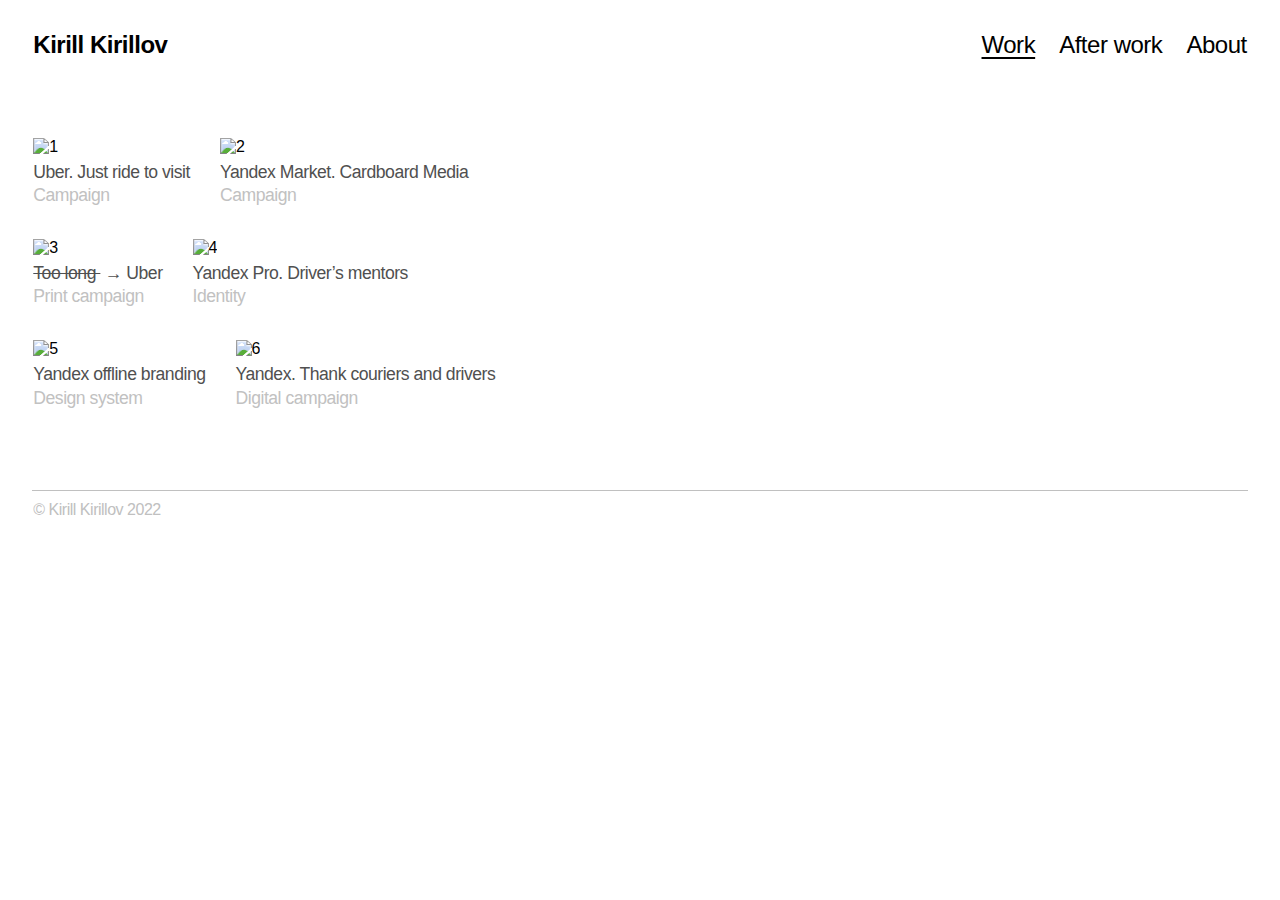
==== index.html @ a47ec4f5 "First project added" ====
<!DOCTYPE html>
<head>
    <meta charset="UTF-8">
    <meta name="viewport" content="width=device-width, initial-scale=1.0">
    <title>kirill.works</title>
    <link rel="stylesheet" href="./style.css">


</head>

<html>
<!--menu-->  
  <div class="menu">  
    <div class="logo">
      <h6>Kirill Kirillov</h6>
    </div>
    <ul class="list">
      <li class="work"><a href="./index.html" id="work">Work</a></li>
      <li class="after-work"><a href="./after-work.html">After work</a></li>
      <li class="about"><a href="./about.html">About</a></li>
    </ul>
  </div>

<!--content-->
<body>
<!--firts line-->
  <div class="first-line">
    <div class="project-1">
      <img src="./img/1.png" alt="1">
      <h5>Uber. Just ride to visit<br> <span class="work-type">Campaign</span></h5>
     </div>
     <div class="project-2">
       <img src="./img/2.png" alt="2">
       <h5>Yandex Market. Cardboard Media<br> <span class="work-type">Campaign</span></h5>
     </div>  
</div>
<!--second line-->
<div class="first-line">
  <div class="project-1">
    <img src="./img/3.png" alt="3">
    <h5><s>Too long </s> &nbsp;&#8594; Uber<br> <span class="work-type">Print campaign</span></h5>
   </div>
   <div class="project-2">
     <img src="./img/4.png" alt="4">
     <h5>Yandex Pro. Driver’s mentors<br> <span class="work-type">Identity</span></h5>
</div>
</div>
<!--third line-->
<div class="first-line">
  <div class="project-1">
    <img src="./img/5.png" alt="5">
    <h5>Yandex offline branding<br> <span class="work-type">Design system</span></h5>
   </div>
   <div class="project-2">
    <a href="./thank-you.html" class="card-link">
     <img src="./img/6.png" alt="6">
     <h5>Yandex. Thank couriers and&nbsp;drivers<br> <span class="work-type">Digital campaign</span></h5>
    </a>
    </div>
</div>
</body>
<hr color="#C0C0C0" size="0.05rem" width="96%"/>
<footer>
  <div class="footer">
    <h4>© Kirill Kirillov 2022</h4>
  </div>
</footer>
</html>
---- style.css ----
@import url('https://rsms.me/inter/inter.css');
html { font-family: 'Inter', sans-serif; }

html {
  font-size: 16px;
  font-family: Inter, sans-serif;
}
/*menu*/ 
.menu {
  display: flex;
  width: 96%;
  margin: 32px auto 80px auto;
}
.logo {
  display: flex;
  flex-flow: row;
  width: auto;
  height: auto;
}
.list {
  display: flex;
  flex-grow: 3;
  width: auto;
  height: auto;
  justify-content: flex-end;
  margin: auto;
}
.work, .after-work {
  margin-right: 1.5rem;
}
h6 {
  font-size: 1.5rem;
  line-height: 1.6rem;
  font-weight: 600;
  margin: auto;
  letter-spacing: -0.03rem;
}
li {
  font-size: 1.5rem;
  line-height: 1.6rem;
  font-weight: 400;
  list-style-type: none;
  letter-spacing: -0.03rem;
}
#work {
  text-decoration: underline;
  color: black;
  text-underline-offset: 0.25rem;
  font-weight: 500;
}
a {
  color: black;
  text-decoration: none;
  font-weight: 400;
}
a:hover {
  color: #9B9B9B;
}

/*first line*/
.first-line {
  display: flex;
  width: 96%;
  position: relative;
  margin: 2.5vw auto;
}
@media screen and (max-width: 1440px) {
  .project-1 img, .project-2 img {
    position: relative;
    height: 456px;
    object-fit:cover;
    margin-bottom: 5px;
  }
  .project-1 h5, .project-1 .work-type, .project-2 h5, .project-2 .work-type {
    font-size: 1.1rem;
    line-height: 1.45rem;
  }
}
@media screen and (max-width: 1022px) {
   .first-line {
     display: block;
     position: relative;
     max-height: 80%;
   }
   .project-1, .project-2 {
     position: absolute;
     min-width: 100%;
     margin: 0px -15px 36px 0px;
   }
   .project-1 img, .project-2 img {
    min-width: 100%;
    height: 60vw;
    margin-bottom: 6px;
  }
  .menu {
    display: flex;
    width: 96%;
    margin: 24px auto 60px auto;
  }
  .work, .after-work {
    margin-right: 1.1rem;
  }
  h6, li {
    font-size: 1.4rem;
  }
}
@media screen and (max-width: 500px) {
  .menu {
    display: block;
    width: 96%;
    margin: 20px auto 60px auto;
  }
  .work, .after-work {
    margin-right: 1.2rem;
  }
  .logo {
    display: block;
    width: auto;
    height: auto;
  }
  .list {
    display: flex;
    justify-content: flex-start;
    margin-top: 16px;
    padding-left: 0;
  }
  .project-1 img, .project-2 img {
    min-width: 100%;
    height: 85vw;
    margin-bottom: 4px;
  }
  h6, li {
    font-size: 1.5rem;
  }
/*main*/
}
.project-1 {
  position: relative;
  max-width: 50%;
  margin-right: 30px;
}
.project-2 {
  position: relative;
  max-width: 50%;
  margin-left: 0px;
}
img {
  max-width: 100%;
  margin-bottom: 7px;
}
h5 {
  font-size: 1.2rem;
  line-height: 1.6rem;
  font-weight: 400;
  color: #505050;
  margin: auto;
  letter-spacing: -0.03rem;
}
.work-type {
  font-size: 1.2rem;
  font-weight: 400;
  color: #c1c1c1;
  letter-spacing: -0.03rem;
}
/*footer*/
hr {
  margin-top: 80px;
}
.footer {
  display: flex;
  overflow: hidden;
  width: 96%;
  margin: auto;
}
h4 {
  font-size: 1rem;
  line-height: 1.4rem;
  font-weight: 400;
  letter-spacing: -0.03rem;
  color: #C0C0C0;
  margin: 0px 0px 16px 0px;
}

/*project*/
/*title*/
.first {
  min-height: 70vh;
  max-height: 75vh;
  display: flex;
  flex-direction: column;
}
.header {
  position: relative;
  margin: auto;
  text-align: center;
  max-width: 705px;
}
.header h1 {
  max-width: 600px;
}
h1 {
  font-size: 4.375rem;
  font-weight: 600;
  line-height: 4.375rem;
  letter-spacing: -0.175rem;
  color: black;
  margin: auto;
}
.info {
  font-size: 1.5rem;
  line-height: 2rem;
  color: #202020;
  letter-spacing: -0.05rem;
  font-weight: 400;
  margin: 32px auto 24px auto;
}
.role {
  display: flex;
  align-items: flex-end;
  position: relative;
  padding-bottom: 10px;
}
.formal {
  margin: auto;
  align-self: end;
  max-width: 550px;
  font-size: 1.13rem;
  line-height: 1.65rem;
  font-weight: 300;
  color: #515151;
  letter-spacing: -0.03rem;
  text-align: center;
}
.name {
  color: #202020;
  font-weight: 500;
}
@media screen and (max-width: 1025px), (max-height: 680px) {
  h1 {
  font-size: 3.775rem;
  font-weight: 600;
  line-height: 3.775rem;
  letter-spacing: -0.1rem;
  color: black;
  }
  .header h1 {
    max-width: 500px;
  }
  .info {
    font-size: 1.35rem;
    line-height: 1.82rem;
    letter-spacing: -0.03rem;
    margin: 24px auto 32px auto;
    width: 660px;
  }
  .formal {
    max-width: 510px;
    font-size: 1.05rem;
    line-height: 1.55rem;
    letter-spacing: -0.02rem;
}
  .case-columns p {
    font-size: 1.05rem;
    line-height: 1.25rem;
    letter-spacing: -0.02rem;
} 
}
@media screen and (max-width: 700px) {
  .first {
    min-height: 70vh;
    max-height: 75vh;
    display: flex;
    flex-direction: column;
  }
  .header {
    display: block;
    text-align: center;
    max-width: 90vw;
  }
  h1 {
    font-size: 2.775rem;
    font-weight: 600;
    line-height: 2.775rem;
    letter-spacing: -0.1rem;
    color: black;
    }
    .info {
      font-size: 1.1rem;
      line-height: 1.45rem;
      letter-spacing: -0.03rem;
      margin: 24px auto 32px auto;
      max-width: 90vw;
    }
    .formal {
      max-width: 90vw;
      font-size: 1rem;
      line-height: 1.4rem;
      letter-spacing: -0.02rem;
    }
    .case-columns p {
      font-size: 1rem;
      line-height: 1.45rem;
      letter-spacing: -0.02rem;
    }
    .case-columns {
      display: flex;
      flex-direction: column;
      width: 96%;
      margin: auto;
  }
    .case-columns-1 {
      min-width: 100%;
      margin: auto auto 4vw auto;
  }
    .case-columns-2 {
      min-width: 100%;
      margin: auto auto 4vw auto;
  }
    .column-img {
      max-width: 100%;
      margin: auto;
  }
}
/*img*/
.case {
  width: 96%;
  display: block;
  margin: 2vw auto;
}
.case-columns {
  display: flex;
  width: 96%;
  margin: auto;
}
.case-columns-1 {
  position: relative;
  max-width: 50%;
  margin-right: 2vw;
}
.case-columns-2 {
  position: relative;
  max-width: 50%;
}
.column-img {
  max-width: 100%;
  margin: auto auto 0.2vw auto;
}
.case-columns p {
  font-size: 1.13rem;
  line-height: 1.35rem;
  margin: auto auto 0.5vw auto;
  letter-spacing: -0.03rem;
  color: #505050;
}
.previous {
  display: block;
  width: 96%;
  margin: 120px auto auto;
}
h2 {
  font-size: 2rem;
  font-weight: 500;
  letter-spacing: -0.05rem;
  margin: 10vw auto auto auto;
}

/*link*/
.card-link:hover h5 {
  color: black;
  transition-duration: 300ms;
  animation-timing-function: ease-in-out;
  }
.card-link:hover .work-type {
    color: #aaaaaa;
    transition-duration: 300ms;
    animation-timing-function: ease-in-out;
}
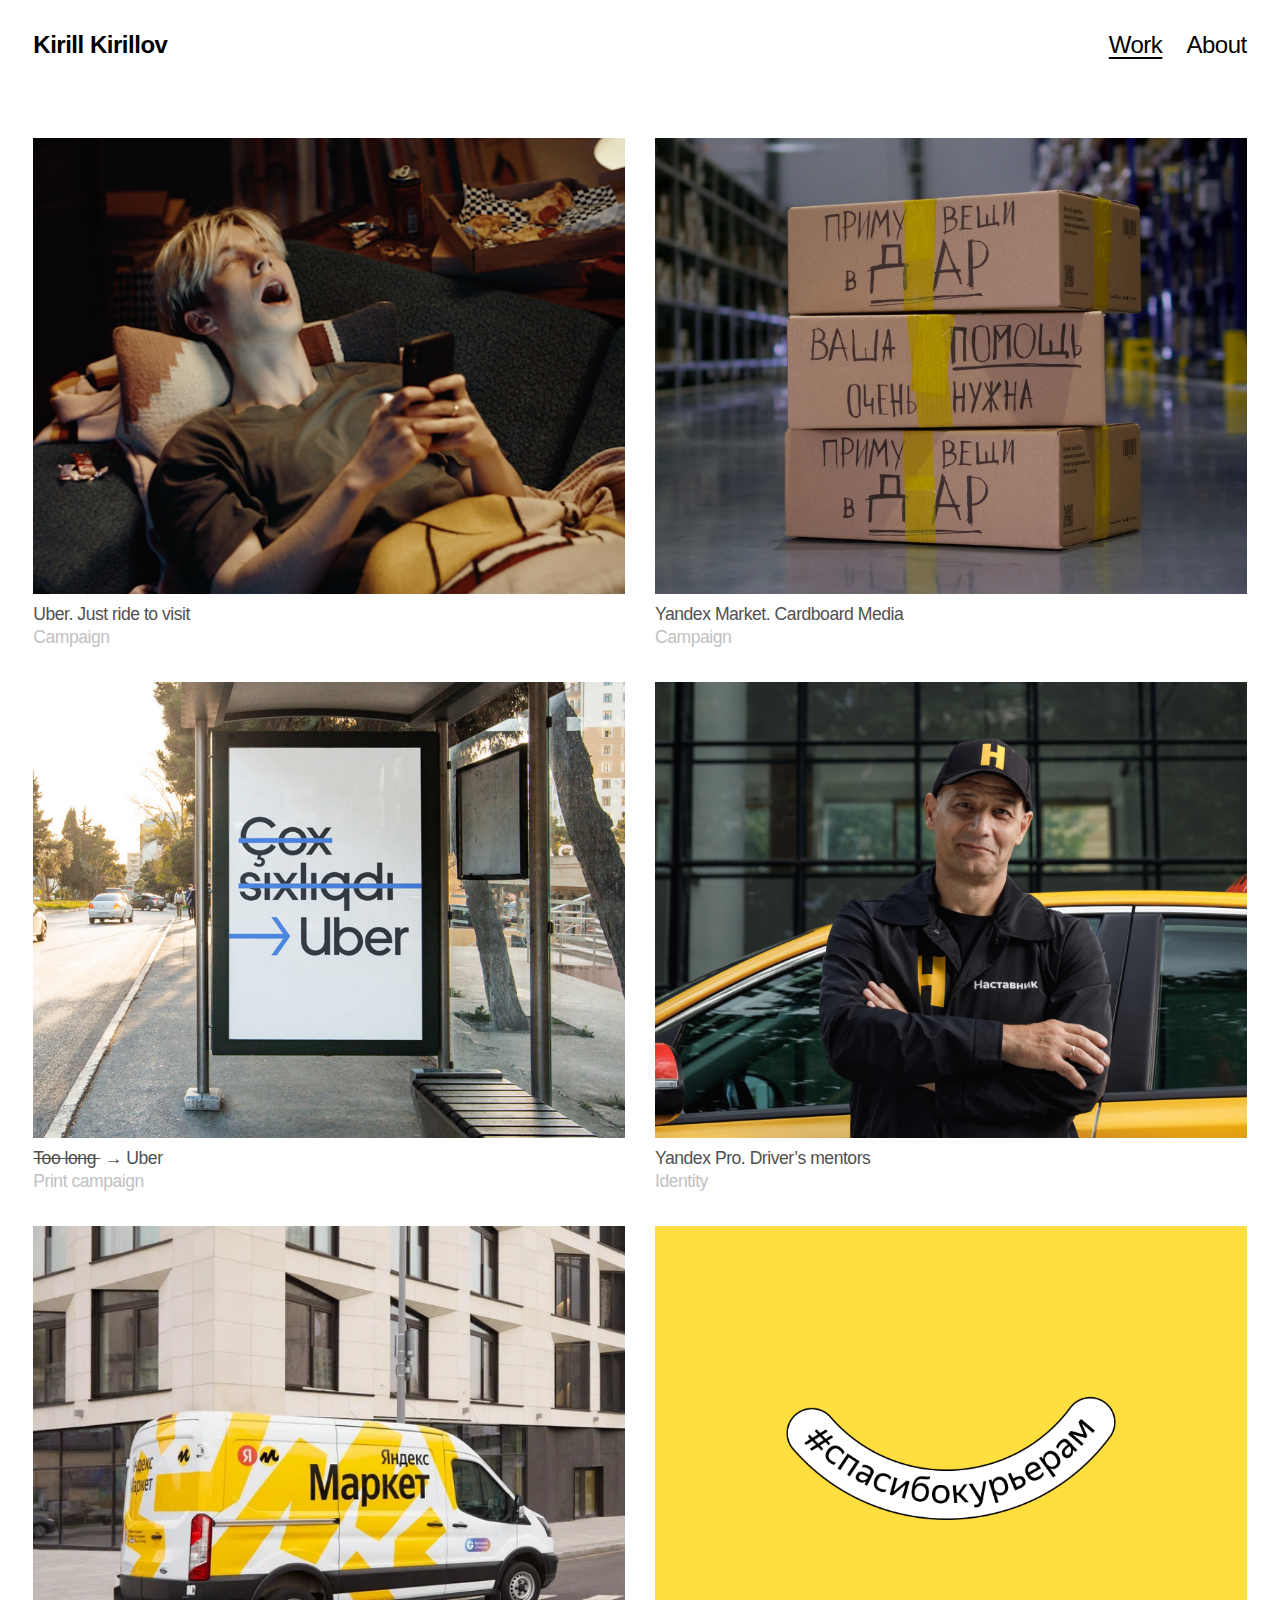
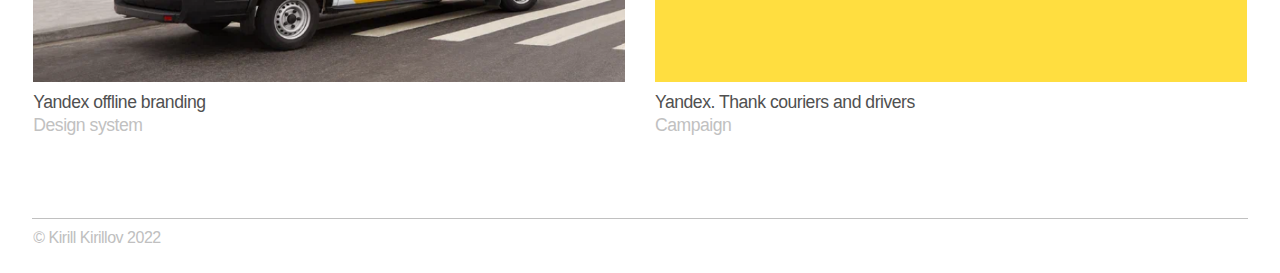
==== commit 09a03b5d: "Cases added" ====
--- a/index.html
+++ b/index.html
@@ -12,12 +12,12 @@
 <!--menu-->  
   <div class="menu">  
     <div class="logo">
-      <h6>Kirill Kirillov</h6>
+      <a href="./index.html"><h6>Kirill Kirillov</h6></a>
     </div>
     <ul class="list">
-      <li class="work"><a href="./index.html" id="work">Work</a></li>
-      <li class="after-work"><a href="./after-work.html">After work</a></li>
-      <li class="about"><a href="./about.html">About</a></li>
+      <li class="work" style="list-style-type: none; text-decoration: underline;
+      color: black; text-underline-offset: 0.25rem; font-weight: 500;">Work</li>
+      <li class="about" style="list-style-type: none;"><a href="./about.html">About</a></li>
     </ul>
   </div>
 
@@ -30,6 +30,7 @@
       <h5>Uber. Just ride to visit<br> <span class="work-type">Campaign</span></h5>
      </div>
      <div class="project-2">
+       <a href="./cardboard-media.html" class="card-link">
        <img src="./img/2.png" alt="2">
        <h5>Yandex Market. Cardboard Media<br> <span class="work-type">Campaign</span></h5>
      </div>  
@@ -37,13 +38,17 @@
 <!--second line-->
 <div class="first-line">
   <div class="project-1">
+    <a href="./uber-bus.html" class="card-link">
     <img src="./img/3.png" alt="3">
     <h5><s>Too long </s> &nbsp;&#8594; Uber<br> <span class="work-type">Print campaign</span></h5>
-   </div>
+  </a>
+  </div>
    <div class="project-2">
+    <a href="./mentors.html" class="card-link">
      <img src="./img/4.png" alt="4">
      <h5>Yandex Pro. Driver’s mentors<br> <span class="work-type">Identity</span></h5>
-</div>
+    </a>
+    </div>
 </div>
 <!--third line-->
 <div class="first-line">
@@ -54,7 +59,7 @@
    <div class="project-2">
     <a href="./thank-you.html" class="card-link">
      <img src="./img/6.png" alt="6">
-     <h5>Yandex. Thank couriers and&nbsp;drivers<br> <span class="work-type">Digital campaign</span></h5>
+     <h5>Yandex. Thank couriers and&nbsp;drivers<br> <span class="work-type">Campaign</span></h5>
     </a>
     </div>
 </div>
--- a/style.css
+++ b/style.css
@@ -1,5 +1,6 @@
 @import url('https://rsms.me/inter/inter.css');
 html { font-family: 'Inter', sans-serif; }
+
 
 html {
   font-size: 16px;
@@ -25,7 +26,7 @@
   justify-content: flex-end;
   margin: auto;
 }
-.work, .after-work {
+.work {
   margin-right: 1.5rem;
 }
 h6 {
@@ -35,23 +36,13 @@
   margin: auto;
   letter-spacing: -0.03rem;
 }
-li {
+a, .work, .about {
+  color: black;
+  text-decoration: none;
+  font-weight: 400;
   font-size: 1.5rem;
   line-height: 1.6rem;
-  font-weight: 400;
-  list-style-type: none;
-  letter-spacing: -0.03rem;
-}
-#work {
-  text-decoration: underline;
-  color: black;
-  text-underline-offset: 0.25rem;
-  font-weight: 500;
-}
-a {
-  color: black;
-  text-decoration: none;
-  font-weight: 400;
+  letter-spacing: -0.03rem;
 }
 a:hover {
   color: #9B9B9B;
@@ -97,21 +88,21 @@
     width: 96%;
     margin: 24px auto 60px auto;
   }
-  .work, .after-work {
+  .work {
     margin-right: 1.1rem;
   }
-  h6, li {
+  .logo, li {
     font-size: 1.4rem;
   }
 }
 @media screen and (max-width: 500px) {
   .menu {
-    display: block;
+    display: flex;
     width: 96%;
     margin: 20px auto 60px auto;
   }
-  .work, .after-work {
-    margin-right: 1.2rem;
+  .work {
+    margin-right: 0.9rem;
   }
   .logo {
     display: block;
@@ -120,8 +111,7 @@
   }
   .list {
     display: flex;
-    justify-content: flex-start;
-    margin-top: 16px;
+    justify-content: flex-end;
     padding-left: 0;
   }
   .project-1 img, .project-2 img {
@@ -129,9 +119,7 @@
     height: 85vw;
     margin-bottom: 4px;
   }
-  h6, li {
-    font-size: 1.5rem;
-  }
+
 /*main*/
 }
 .project-1 {
@@ -184,58 +172,48 @@
 /*project*/
 /*title*/
 .first {
-  min-height: 70vh;
   max-height: 75vh;
-  display: flex;
-  flex-direction: column;
-}
-.header {
-  position: relative;
-  margin: auto;
-  text-align: center;
-  max-width: 705px;
+  width: 96%;
+  margin: auto auto 40px auto;
 }
 .header h1 {
   max-width: 600px;
+  text-align: center;
+  margin: 30vh auto 28vh auto;
 }
 h1 {
-  font-size: 4.375rem;
+  font-size: 3.875rem;
   font-weight: 600;
-  line-height: 4.375rem;
-  letter-spacing: -0.175rem;
+  line-height: 3.875rem;
+  letter-spacing: -0.125rem;
   color: black;
   margin: auto;
 }
 .info {
-  font-size: 1.5rem;
-  line-height: 2rem;
-  color: #202020;
-  letter-spacing: -0.05rem;
-  font-weight: 400;
-  margin: 32px auto 24px auto;
+  font-size: 1.125rem;
+  line-height: 1.5625rem;
+  color: #2e2e2e;
+  letter-spacing: -0.03rem;
+  font-weight: 400;
+  width: 60%;
+  padding-right: 40px;
 }
 .role {
   display: flex;
-  align-items: flex-end;
-  position: relative;
-  padding-bottom: 10px;
 }
 .formal {
-  margin: auto;
-  align-self: end;
-  max-width: 550px;
-  font-size: 1.13rem;
-  line-height: 1.65rem;
-  font-weight: 300;
-  color: #515151;
-  letter-spacing: -0.03rem;
-  text-align: center;
+  width: 40%;
+  font-size: 1.125rem;
+  line-height: 1.5625rem;
+  font-weight: 500;
+  color: #000000;
+  letter-spacing: -0.03rem;
 }
 .name {
-  color: #202020;
-  font-weight: 500;
-}
-@media screen and (max-width: 1025px), (max-height: 680px) {
+  color: #2e2e2e;
+  font-weight: 400;
+}
+/*@media screen and (max-width: 1025px), (max-height: 680px) {
   h1 {
   font-size: 3.775rem;
   font-weight: 600;
@@ -259,73 +237,98 @@
     line-height: 1.55rem;
     letter-spacing: -0.02rem;
 }
-  .case-columns p {
-    font-size: 1.05rem;
-    line-height: 1.25rem;
-    letter-spacing: -0.02rem;
-} 
-}
-@media screen and (max-width: 700px) {
+}*/
+@media screen and (max-width: 1022px) {
   .first {
-    min-height: 70vh;
-    max-height: 75vh;
+    display: block;
+    min-height: 100%;
+    max-height: 100%;
+  }
+  .header {
+    text-align: left;
     display: flex;
     flex-direction: column;
   }
-  .header {
+  .header h1 {
+    text-align: center;
+    margin: 18vh auto 20vh auto;
+  } 
+  h1 {
+    font-size: 2.5rem;
+    font-weight: 600;
+    line-height: 2.5rem;
+    letter-spacing: -0.1rem;
+    text-align: center;
+    color: black;
+    width: 96%;
+    margin-bottom: 32%;
+    }
+  .info {
+    font-size: 1.125rem;
+    line-height: 1.5625rem;
+    width: 100%;
+    text-align: left;
+    margin-bottom: 20px;
+    padding-right: 0px;
+    }
+  .formal {
+    font-size: 1.125rem;
+    line-height: 1.5625rem;
+    margin: auto auto 64px auto;
+    text-align: left;
+    max-width: 100%;
+    min-width: 100%;
+  }
+  .role {
+    font-size: 1.125rem;
+    line-height: 1.5625rem;
+    width: 100%;
     display: block;
-    text-align: center;
-    max-width: 90vw;
-  }
-  h1 {
-    font-size: 2.775rem;
-    font-weight: 600;
-    line-height: 2.775rem;
-    letter-spacing: -0.1rem;
-    color: black;
-    }
-    .info {
-      font-size: 1.1rem;
-      line-height: 1.45rem;
-      letter-spacing: -0.03rem;
-      margin: 24px auto 32px auto;
-      max-width: 90vw;
-    }
-    .formal {
-      max-width: 90vw;
-      font-size: 1rem;
-      line-height: 1.4rem;
-      letter-spacing: -0.02rem;
-    }
-    .case-columns p {
-      font-size: 1rem;
-      line-height: 1.45rem;
-      letter-spacing: -0.02rem;
-    }
-    .case-columns {
-      display: flex;
-      flex-direction: column;
-      width: 96%;
-      margin: auto;
-  }
-    .case-columns-1 {
-      min-width: 100%;
-      margin: auto auto 4vw auto;
-  }
-    .case-columns-2 {
-      min-width: 100%;
-      margin: auto auto 4vw auto;
-  }
-    .column-img {
-      max-width: 100%;
-      margin: auto;
+    margin: auto;
+  }
+  .case {
+    padding-bottom: 2vw;
+  }
+  .case-columns {
+    display: flex;
+    flex-direction: column;
+    width: 96%;
+    margin: auto;
+  }
+  .case-columns-1 {
+    min-width: 100%;
+    margin: auto auto 4vw auto;
+  }
+  .case-columns-2 {
+    min-width: 100%;
+    margin: auto auto 2vw auto;
+  }
+  .column-img {
+    max-width: 100%;
+    margin: auto;
+  }
+  .previous h2{
+    margin: 10vw auto 24px auto;
   }
 }
 /*img*/
+.background {
+  background-color:black;
+  border: 8px solid black;
+  width: 100%;
+  margin-left: -8px;
+  overflow-x: hidden;
+}
 .case {
   width: 96%;
   display: block;
   margin: 2vw auto;
+}
+video {
+  width: 100%;
+}
+.row-img {
+  margin: auto auto 0.2vw auto; 
 }
 .case-columns {
   display: flex;
@@ -345,12 +348,22 @@
   max-width: 100%;
   margin: auto auto 0.2vw auto;
 }
+.caption {
+  font-size: 1rem;
+  line-height: 1.25rem;
+  margin: 0.2vw auto 2vw auto;
+  letter-spacing: -0.01rem;
+  color: #999999;
+}
 .case-columns p {
-  font-size: 1.13rem;
-  line-height: 1.35rem;
+  font-size: 1rem;
+  line-height: 1.25rem;
   margin: auto auto 0.5vw auto;
-  letter-spacing: -0.03rem;
-  color: #505050;
+  letter-spacing: -0.01rem;
+  color: #999999;
+}
+.case-text img {
+  margin-bottom: 25vw;
 }
 .previous {
   display: block;
@@ -363,7 +376,19 @@
   letter-spacing: -0.05rem;
   margin: 10vw auto auto auto;
 }
-
+@media screen and (max-width: 700px) {
+  .caption {
+    font-size: 1rem;
+    line-height: 1.25rem;
+    font-weight: 400;
+    margin: auto auto 0.2vw auto;
+  }
+  .case-columns p {
+    font-size: 1rem;
+    line-height: 1.25rem;
+    font-weight: 400;
+  }
+}
 /*link*/
 .card-link:hover h5 {
   color: black;
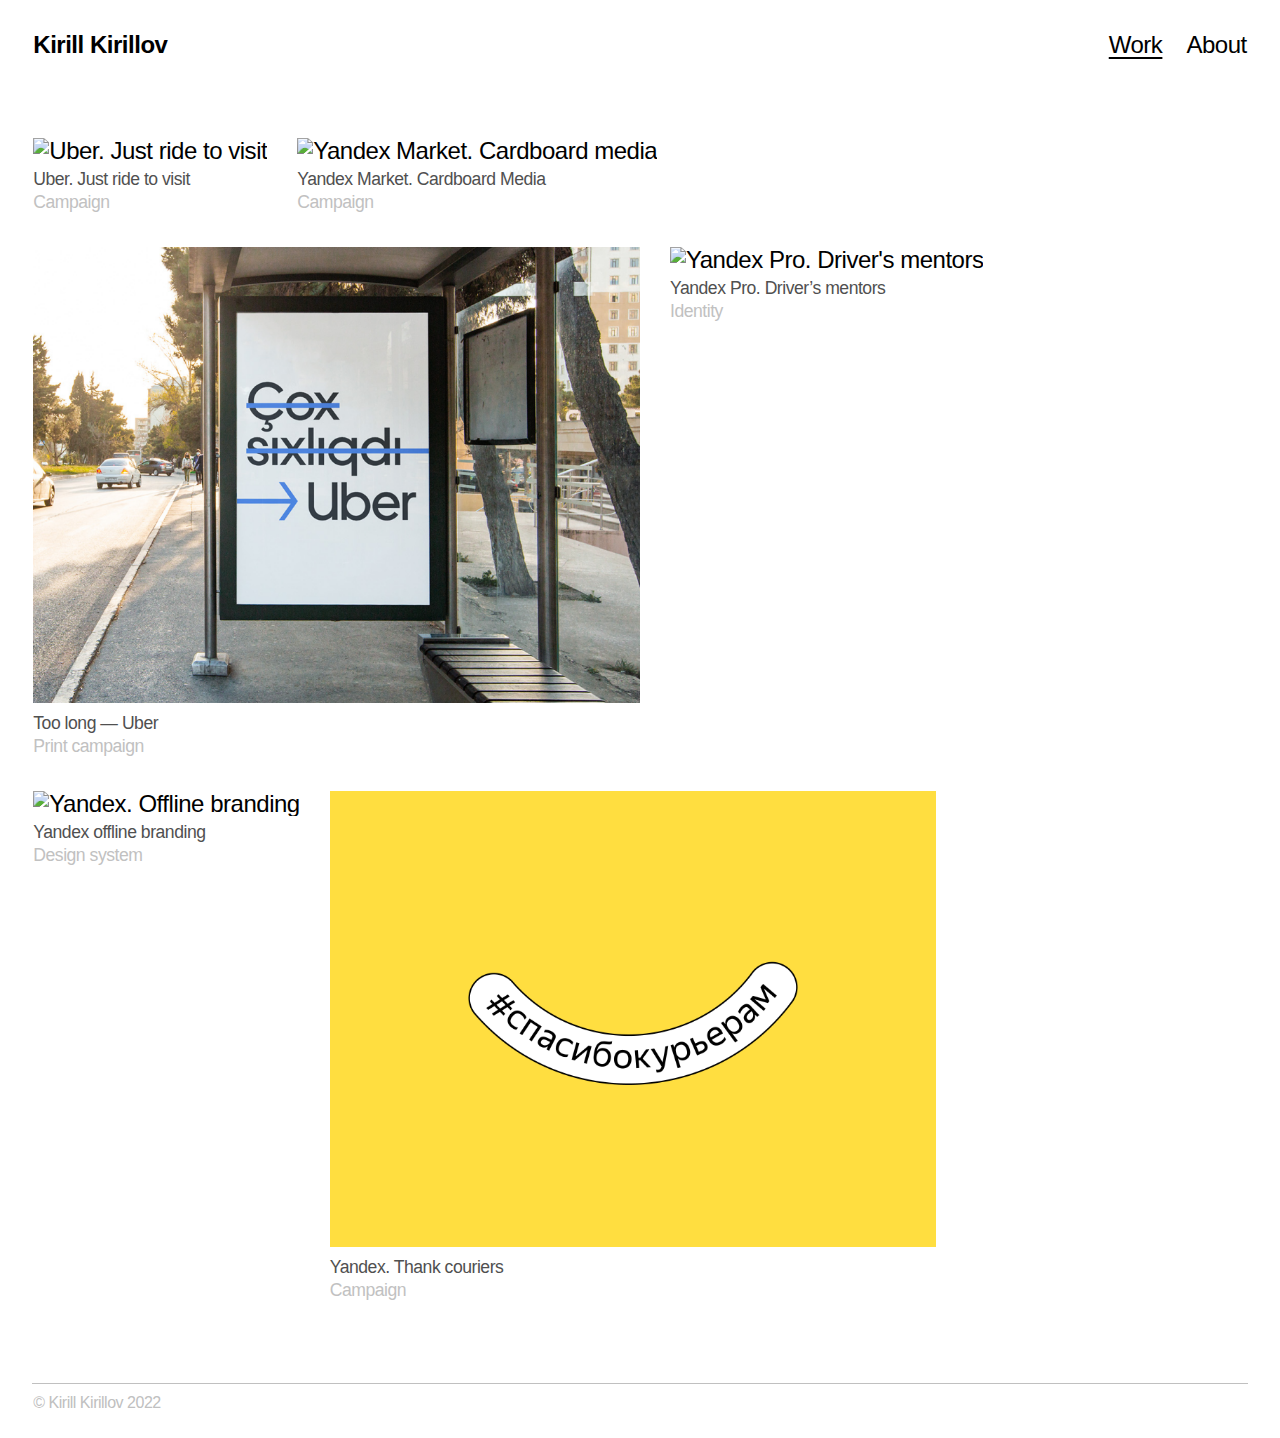
==== commit 2eb389ee: "Open Graph added, alt photo added" ====
--- a/index.html
+++ b/index.html
@@ -1,14 +1,18 @@
 <!DOCTYPE html>
+<html lang="en" prefix="og: http://ogp.me/ns#">
 <head>
     <meta charset="UTF-8">
     <meta name="viewport" content="width=device-width, initial-scale=1.0">
-    <title>kirill.works</title>
+    <meta property="og:title" content="Kirill Kirillov">
+    <meta property="og:type" content="article"/>
+    <meta property="og:url" content="https://www.kirill-k.com"/>
+    <meta property="og:image" src="./img/index-share-pic.png"/>
+    <meta property="og:image:width" content="1200"/>
+    <meta property="og:image:height" content="630"/>
+    <title>Kirill Kirillov</title>
     <link rel="stylesheet" href="./style.css">
-
-
 </head>
 
-<html>
 <!--menu-->  
   <div class="menu">  
     <div class="logo">
@@ -26,26 +30,29 @@
 <!--firts line-->
   <div class="first-line">
     <div class="project-1">
-      <img src="./img/1.png" alt="1">
+      <a href="./uber-visit.html" class="card-link">
+      <img src="./img/1.jpg" width="960" height="650" alt="Uber. Just ride to visit">
       <h5>Uber. Just ride to visit<br> <span class="work-type">Campaign</span></h5>
-     </div>
+    </a>
+    </div>
      <div class="project-2">
        <a href="./cardboard-media.html" class="card-link">
-       <img src="./img/2.png" alt="2">
+       <img src="./img/2.jpg" width="960" height="650" alt="Yandex Market. Cardboard media">
        <h5>Yandex Market. Cardboard Media<br> <span class="work-type">Campaign</span></h5>
-     </div>  
+      </a>
+      </div>  
 </div>
 <!--second line-->
 <div class="first-line">
   <div class="project-1">
     <a href="./uber-bus.html" class="card-link">
-    <img src="./img/3.png" alt="3">
-    <h5><s>Too long </s> &nbsp;&#8594; Uber<br> <span class="work-type">Print campaign</span></h5>
+    <img src="./img/3.png" width="960" height="650" alt="Too long — Uber">
+    <h5>Too long — Uber<br> <span class="work-type">Print campaign</span></h5>
   </a>
   </div>
    <div class="project-2">
     <a href="./mentors.html" class="card-link">
-     <img src="./img/4.png" alt="4">
+     <img src="./img/4.jpg" width="960" height="650" alt="Yandex Pro. Driver's mentors">
      <h5>Yandex Pro. Driver’s mentors<br> <span class="work-type">Identity</span></h5>
     </a>
     </div>
@@ -53,13 +60,14 @@
 <!--third line-->
 <div class="first-line">
   <div class="project-1">
-    <img src="./img/5.png" alt="5">
+    <a href="./offline-branding.html" class="card-link">
+    <img src="./img/5.jpg" width="960" height="650" alt="Yandex. Offline branding">
     <h5>Yandex offline branding<br> <span class="work-type">Design system</span></h5>
    </div>
    <div class="project-2">
-    <a href="./thank-you.html" class="card-link">
-     <img src="./img/6.png" alt="6">
-     <h5>Yandex. Thank couriers and&nbsp;drivers<br> <span class="work-type">Campaign</span></h5>
+    <a href="./thank-couriers.html" class="card-link">
+     <img src="./img/6.png" width="960" height="650" alt="Yandex. Thank couriers">
+     <h5>Yandex. Thank couriers<br> <span class="work-type">Campaign</span></h5>
     </a>
     </div>
 </div>
--- a/style.css
+++ b/style.css
@@ -1,6 +1,5 @@
 @import url('https://rsms.me/inter/inter.css');
 html { font-family: 'Inter', sans-serif; }
-
 
 html {
   font-size: 16px;
@@ -47,7 +46,14 @@
 a:hover {
   color: #9B9B9B;
 }
-
+/*.in-text {
+  font-size: 1.125rem;
+  line-height: 1.5625rem;
+  color: #2e2e2e;
+  letter-spacing: -0.03rem;
+  font-weight: 400;
+  text-decoration: underline;
+}*/
 /*first line*/
 .first-line {
   display: flex;
@@ -59,7 +65,8 @@
   .project-1 img, .project-2 img {
     position: relative;
     height: 456px;
-    object-fit:cover;
+    -o-object-fit:cover;
+       object-fit:cover;
     margin-bottom: 5px;
   }
   .project-1 h5, .project-1 .work-type, .project-2 h5, .project-2 .work-type {
@@ -119,9 +126,14 @@
     height: 85vw;
     margin-bottom: 4px;
   }
-
+}
+@media screen and (min-width: 2045px) {
+  img {
+    width: 100%;
+    height: auto;
+  }
+}
 /*main*/
-}
 .project-1 {
   position: relative;
   max-width: 50%;
@@ -134,7 +146,7 @@
 }
 img {
   max-width: 100%;
-  margin-bottom: 7px;
+  height: auto;
 }
 h5 {
   font-size: 1.2rem;
@@ -174,7 +186,7 @@
 .first {
   max-height: 75vh;
   width: 96%;
-  margin: auto auto 40px auto;
+  margin: auto auto 24px auto;
 }
 .header h1 {
   max-width: 600px;
@@ -185,7 +197,7 @@
   font-size: 3.875rem;
   font-weight: 600;
   line-height: 3.875rem;
-  letter-spacing: -0.125rem;
+  letter-spacing: -0.075rem;
   color: black;
   margin: auto;
 }
@@ -213,31 +225,6 @@
   color: #2e2e2e;
   font-weight: 400;
 }
-/*@media screen and (max-width: 1025px), (max-height: 680px) {
-  h1 {
-  font-size: 3.775rem;
-  font-weight: 600;
-  line-height: 3.775rem;
-  letter-spacing: -0.1rem;
-  color: black;
-  }
-  .header h1 {
-    max-width: 500px;
-  }
-  .info {
-    font-size: 1.35rem;
-    line-height: 1.82rem;
-    letter-spacing: -0.03rem;
-    margin: 24px auto 32px auto;
-    width: 660px;
-  }
-  .formal {
-    max-width: 510px;
-    font-size: 1.05rem;
-    line-height: 1.55rem;
-    letter-spacing: -0.02rem;
-}
-}*/
 @media screen and (max-width: 1022px) {
   .first {
     display: block;
@@ -254,7 +241,7 @@
     margin: 18vh auto 20vh auto;
   } 
   h1 {
-    font-size: 2.5rem;
+    font-size: 3rem;
     font-weight: 600;
     line-height: 2.5rem;
     letter-spacing: -0.1rem;
@@ -274,7 +261,7 @@
   .formal {
     font-size: 1.125rem;
     line-height: 1.5625rem;
-    margin: auto auto 64px auto;
+    margin: auto auto 48px auto;
     text-align: left;
     max-width: 100%;
     min-width: 100%;
@@ -286,9 +273,6 @@
     display: block;
     margin: auto;
   }
-  .case {
-    padding-bottom: 2vw;
-  }
   .case-columns {
     display: flex;
     flex-direction: column;
@@ -297,11 +281,11 @@
   }
   .case-columns-1 {
     min-width: 100%;
-    margin: auto auto 4vw auto;
+    margin: auto auto 2vw auto;
   }
   .case-columns-2 {
     min-width: 100%;
-    margin: auto auto 2vw auto;
+    margin: auto;
   }
   .column-img {
     max-width: 100%;
@@ -323,17 +307,18 @@
   width: 96%;
   display: block;
   margin: 2vw auto;
+  font-size: 0;
 }
 video {
   width: 100%;
 }
 .row-img {
-  margin: auto auto 0.2vw auto; 
+  margin: auto;
 }
 .case-columns {
   display: flex;
   width: 96%;
-  margin: auto;
+  margin: 2vw auto;
 }
 .case-columns-1 {
   position: relative;
@@ -346,20 +331,14 @@
 }
 .column-img {
   max-width: 100%;
-  margin: auto auto 0.2vw auto;
+  display: block;
+  margin: auto;
 }
 .caption {
   font-size: 1rem;
   line-height: 1.25rem;
-  margin: 0.2vw auto 2vw auto;
-  letter-spacing: -0.01rem;
-  color: #999999;
-}
-.case-columns p {
-  font-size: 1rem;
-  line-height: 1.25rem;
-  margin: auto auto 0.5vw auto;
-  letter-spacing: -0.01rem;
+  margin: 0.5vw auto auto auto;
+  letter-spacing: -0.02rem;
   color: #999999;
 }
 .case-text img {
@@ -376,27 +355,181 @@
   letter-spacing: -0.05rem;
   margin: 10vw auto auto auto;
 }
-@media screen and (max-width: 700px) {
+@media screen and (max-width: 1022px) {
+  .caption {
+    margin: 0.5vw auto auto auto;
+  }
+}
+@media screen and (max-width: 600px) {
+  h1 {
+    font-size: 2.5rem;
+  }
   .caption {
     font-size: 1rem;
     line-height: 1.25rem;
     font-weight: 400;
-    margin: auto auto 0.2vw auto;
-  }
-  .case-columns p {
-    font-size: 1rem;
-    line-height: 1.25rem;
-    font-weight: 400;
+    margin: 1.2vw auto auto auto;
+  }
+  .case-columns {
+    display: flex;
+    width: 96%;
+    margin: 5vw auto;
+  }
+  .case-columns-1 {
+    margin: auto auto 5vw auto;
+  }
+  .case {
+    margin: 5vw auto;
   }
 }
 /*link*/
 .card-link:hover h5 {
   color: black;
   transition-duration: 300ms;
-  animation-timing-function: ease-in-out;
+  -webkit-animation-timing-function: ease-in-out;
+          animation-timing-function: ease-in-out;
   }
 .card-link:hover .work-type {
     color: #aaaaaa;
     transition-duration: 300ms;
-    animation-timing-function: ease-in-out;
+    -webkit-animation-timing-function: ease-in-out;
+            animation-timing-function: ease-in-out;
+}
+/*about*/
+.about-first {
+  width: 96%;
+  display: flex;
+  margin: auto
+}
+.about-photo {
+  display: block;
+  max-width: 30%;
+  padding-right: 40px;
+  line-height: 0px;
+}
+.about-header {
+  display: block;
+  max-width: 70%;
+  margin: auto;
+}
+.about-header h1 {
+  max-width: 800px;
+  text-align: center;
+  margin: auto;
+}
+.about-text {
+  width: 96%;
+  display: block;
+  margin: auto;
+  padding-top: 16px;
+}
+.about-info {
+  max-width: 70%;
+  margin: auto auto auto 30%;
+  padding-left: 24px;
+  font-size: 1.125rem;
+  line-height: 1.5625rem;
+  color: #2e2e2e;
+  letter-spacing: -0.03rem;
+  font-weight: 400;
+}
+.about-formal {
+  max-width: 70%;
+  margin: auto auto auto 30%;
+  padding-left: 24px;
+  font-size: 1.125rem;
+  line-height: 1.5625rem;
+  color: #636363;
+  letter-spacing: -0.03rem;
+  font-weight: 400;
+}
+.formal-grey {
+  max-width: 70%;
+  margin: auto auto auto 30%;
+  padding-left: 24px;
+  padding-top: 24px;
+  padding-bottom: 4px;
+  font-size: 1.125rem;
+  line-height: 1.5625rem;
+  font-weight: 500;
+  color: #636363;
+  letter-spacing: -0.03rem;
+}
+.intext-link {
+  font-size: 1.125rem;
+  line-height: 1.5625rem;
+  color: #636363;
+  letter-spacing: -0.03rem;
+  font-weight: 400;
+  text-decoration: underline;
+  text-underline-offset: 0.1rem;
+}
+.about-photo-mobile {
+  display: none;
+}
+@media screen and (max-width: 1022px) {
+  .about-header h1 {
+    width: 400px;
+  }
+}
+@media screen and (max-width: 1022px) {
+  .about-first {
+    display: flex;
+    margin: auto;
+    width: 96%;
+  }
+  .about-photo {
+    max-width: 40%;
+    padding-right: 24px;
+  }
+  .about-header {
+    display: block;
+    margin: auto;
+  }
+  .about-header h1 {
+    max-width: 300px;
+    text-align: center;
+    margin: auto;
+  }
+  .about-info, .about-formal, .formal-grey {
+    max-width: 100%;
+    margin: auto;
+    padding-left: 0px;
+  }
+}
+@media screen and (max-width: 750px) {
+  .about-first {
+    flex-direction: column;
+    margin: auto;
+    width: 96%;
+  }
+  .about-photo {
+    display: none;
+  }
+  .about-photo-mobile {
+    display: block;
+    max-width: 96%;
+    margin: auto;
+    padding-top: 32px;
+  }
+  .about-text {
+    padding-top: 0px;
+  }
+  .about-header {
+    display: block;
+    max-width: 100%;
+    margin: 18vh auto 20vh auto;
+    order: 0;
+    padding-bottom: 18px;
+  }
+  .about-header h1 {
+    text-align: center;
+    width: 300px;
+    margin: 0%;
+  }
+  .about-info, .about-formal, .formal-grey {
+    max-width: 100%;
+    margin: auto;
+    padding-left: 0px;
+  }
 }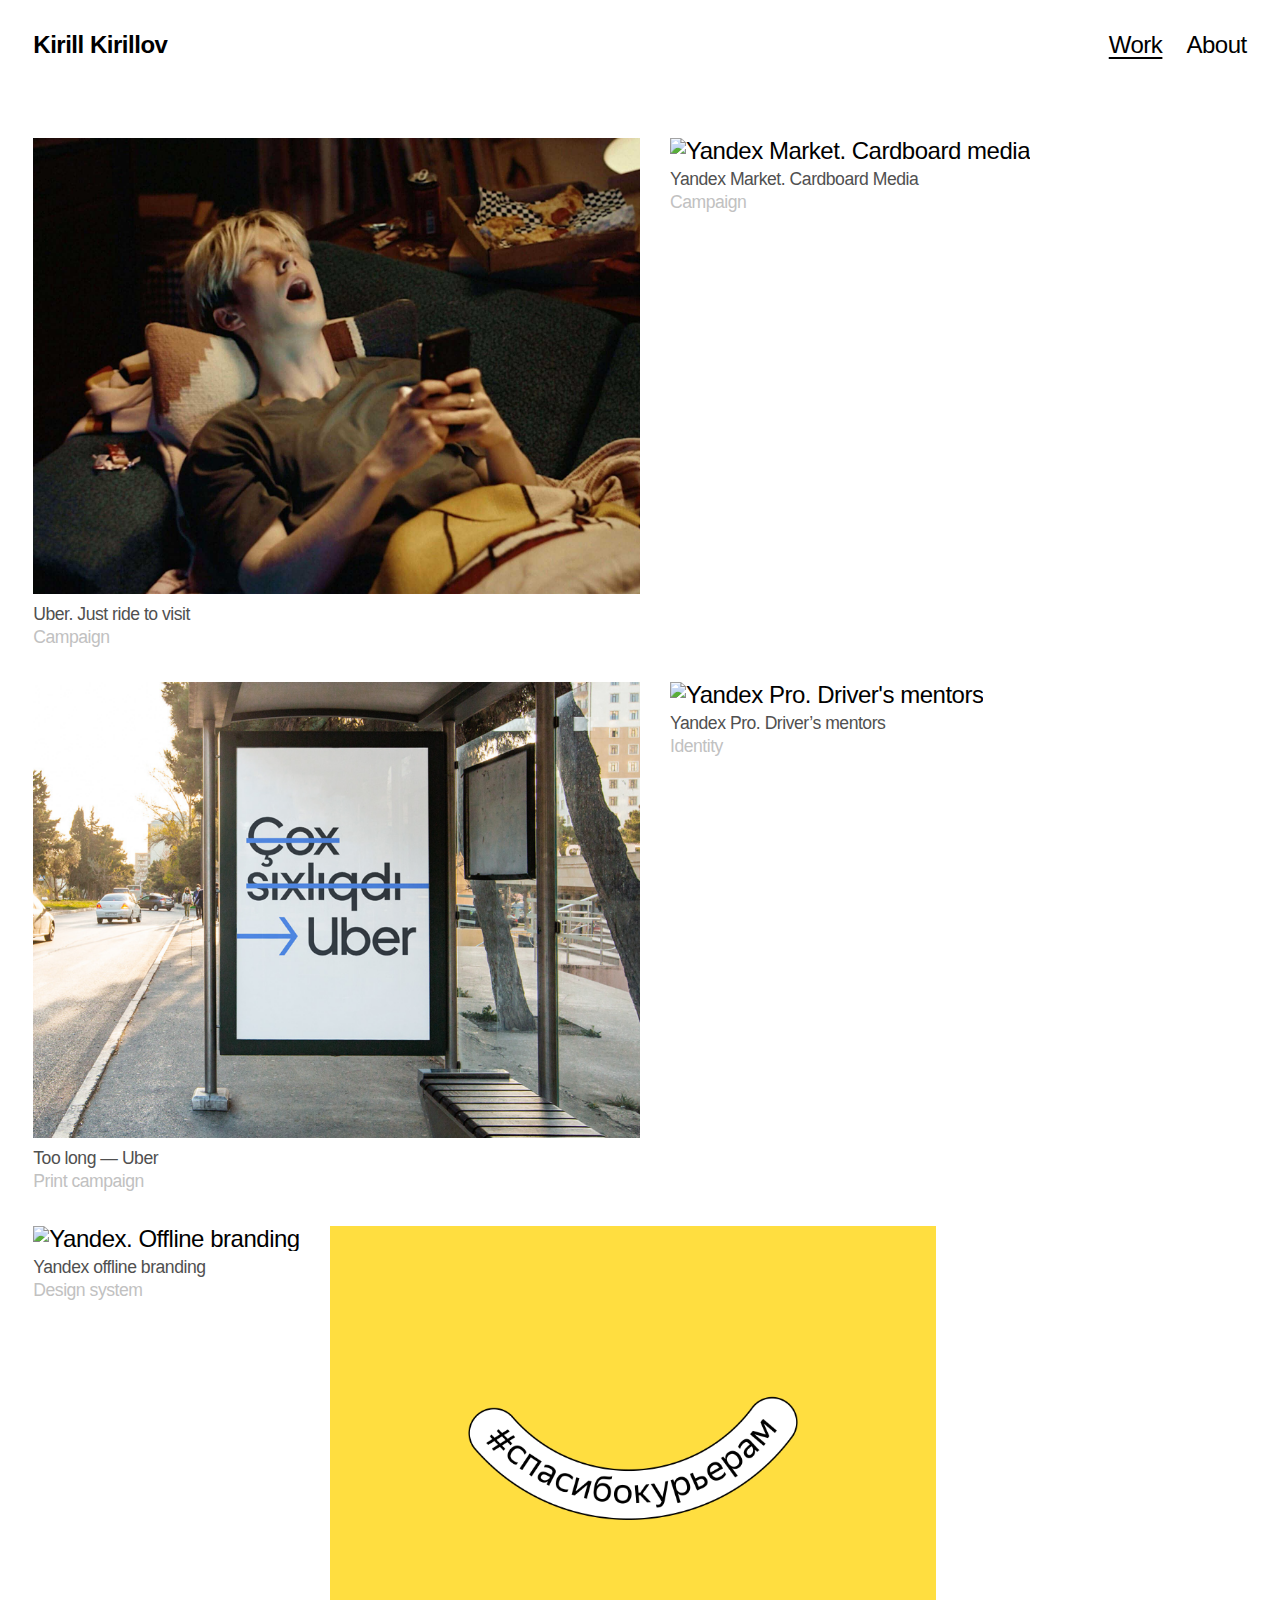
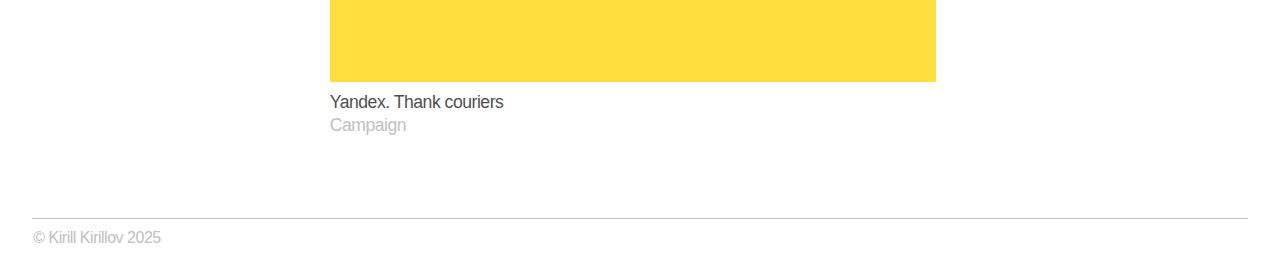
==== commit 604294fa: "test" ====
--- a/index.html
+++ b/index.html
@@ -3,12 +3,6 @@
 <head>
     <meta charset="UTF-8">
     <meta name="viewport" content="width=device-width, initial-scale=1.0">
-    <meta property="og:title" content="Kirill Kirillov">
-    <meta property="og:type" content="article"/>
-    <meta property="og:url" content="https://www.kirill-k.com"/>
-    <meta property="og:image" src="./img/index-share-pic.png"/>
-    <meta property="og:image:width" content="1200"/>
-    <meta property="og:image:height" content="630"/>
     <title>Kirill Kirillov</title>
     <link rel="stylesheet" href="./style.css">
 </head>
@@ -16,12 +10,12 @@
 <!--menu-->  
   <div class="menu">  
     <div class="logo">
-      <a href="./index.html"><h6>Kirill Kirillov</h6></a>
+      <a href="https://kirill-k.com"><h6>Kirill Kirillov</h6></a>
     </div>
     <ul class="list">
       <li class="work" style="list-style-type: none; text-decoration: underline;
       color: black; text-underline-offset: 0.25rem; font-weight: 500;">Work</li>
-      <li class="about" style="list-style-type: none;"><a href="./about.html">About</a></li>
+      <li class="about" style="list-style-type: none;"><a href="about">About</a></li>
     </ul>
   </div>
 
@@ -30,13 +24,13 @@
 <!--firts line-->
   <div class="first-line">
     <div class="project-1">
-      <a href="./uber-visit.html" class="card-link">
+      <a href="uber-visit" class="card-link">
       <img src="./img/1.jpg" width="960" height="650" alt="Uber. Just ride to visit">
       <h5>Uber. Just ride to visit<br> <span class="work-type">Campaign</span></h5>
     </a>
     </div>
      <div class="project-2">
-       <a href="./cardboard-media.html" class="card-link">
+       <a href="cardboard-media" class="card-link">
        <img src="./img/2.jpg" width="960" height="650" alt="Yandex Market. Cardboard media">
        <h5>Yandex Market. Cardboard Media<br> <span class="work-type">Campaign</span></h5>
       </a>
@@ -45,13 +39,13 @@
 <!--second line-->
 <div class="first-line">
   <div class="project-1">
-    <a href="./uber-bus.html" class="card-link">
+    <a href="uber-bus" class="card-link">
     <img src="./img/3.png" width="960" height="650" alt="Too long — Uber">
     <h5>Too long — Uber<br> <span class="work-type">Print campaign</span></h5>
   </a>
   </div>
    <div class="project-2">
-    <a href="./mentors.html" class="card-link">
+    <a href="mentors" class="card-link">
      <img src="./img/4.jpg" width="960" height="650" alt="Yandex Pro. Driver's mentors">
      <h5>Yandex Pro. Driver’s mentors<br> <span class="work-type">Identity</span></h5>
     </a>
@@ -60,12 +54,12 @@
 <!--third line-->
 <div class="first-line">
   <div class="project-1">
-    <a href="./offline-branding.html" class="card-link">
+    <a href="offline-branding" class="card-link">
     <img src="./img/5.jpg" width="960" height="650" alt="Yandex. Offline branding">
     <h5>Yandex offline branding<br> <span class="work-type">Design system</span></h5>
    </div>
    <div class="project-2">
-    <a href="./thank-couriers.html" class="card-link">
+    <a href="thank-couriers" class="card-link">
      <img src="./img/6.png" width="960" height="650" alt="Yandex. Thank couriers">
      <h5>Yandex. Thank couriers<br> <span class="work-type">Campaign</span></h5>
     </a>
@@ -75,7 +69,7 @@
 <hr color="#C0C0C0" size="0.05rem" width="96%"/>
 <footer>
   <div class="footer">
-    <h4>© Kirill Kirillov 2022</h4>
+    <h4>© Kirill Kirillov 2025</h4>
   </div>
 </footer>
 </html>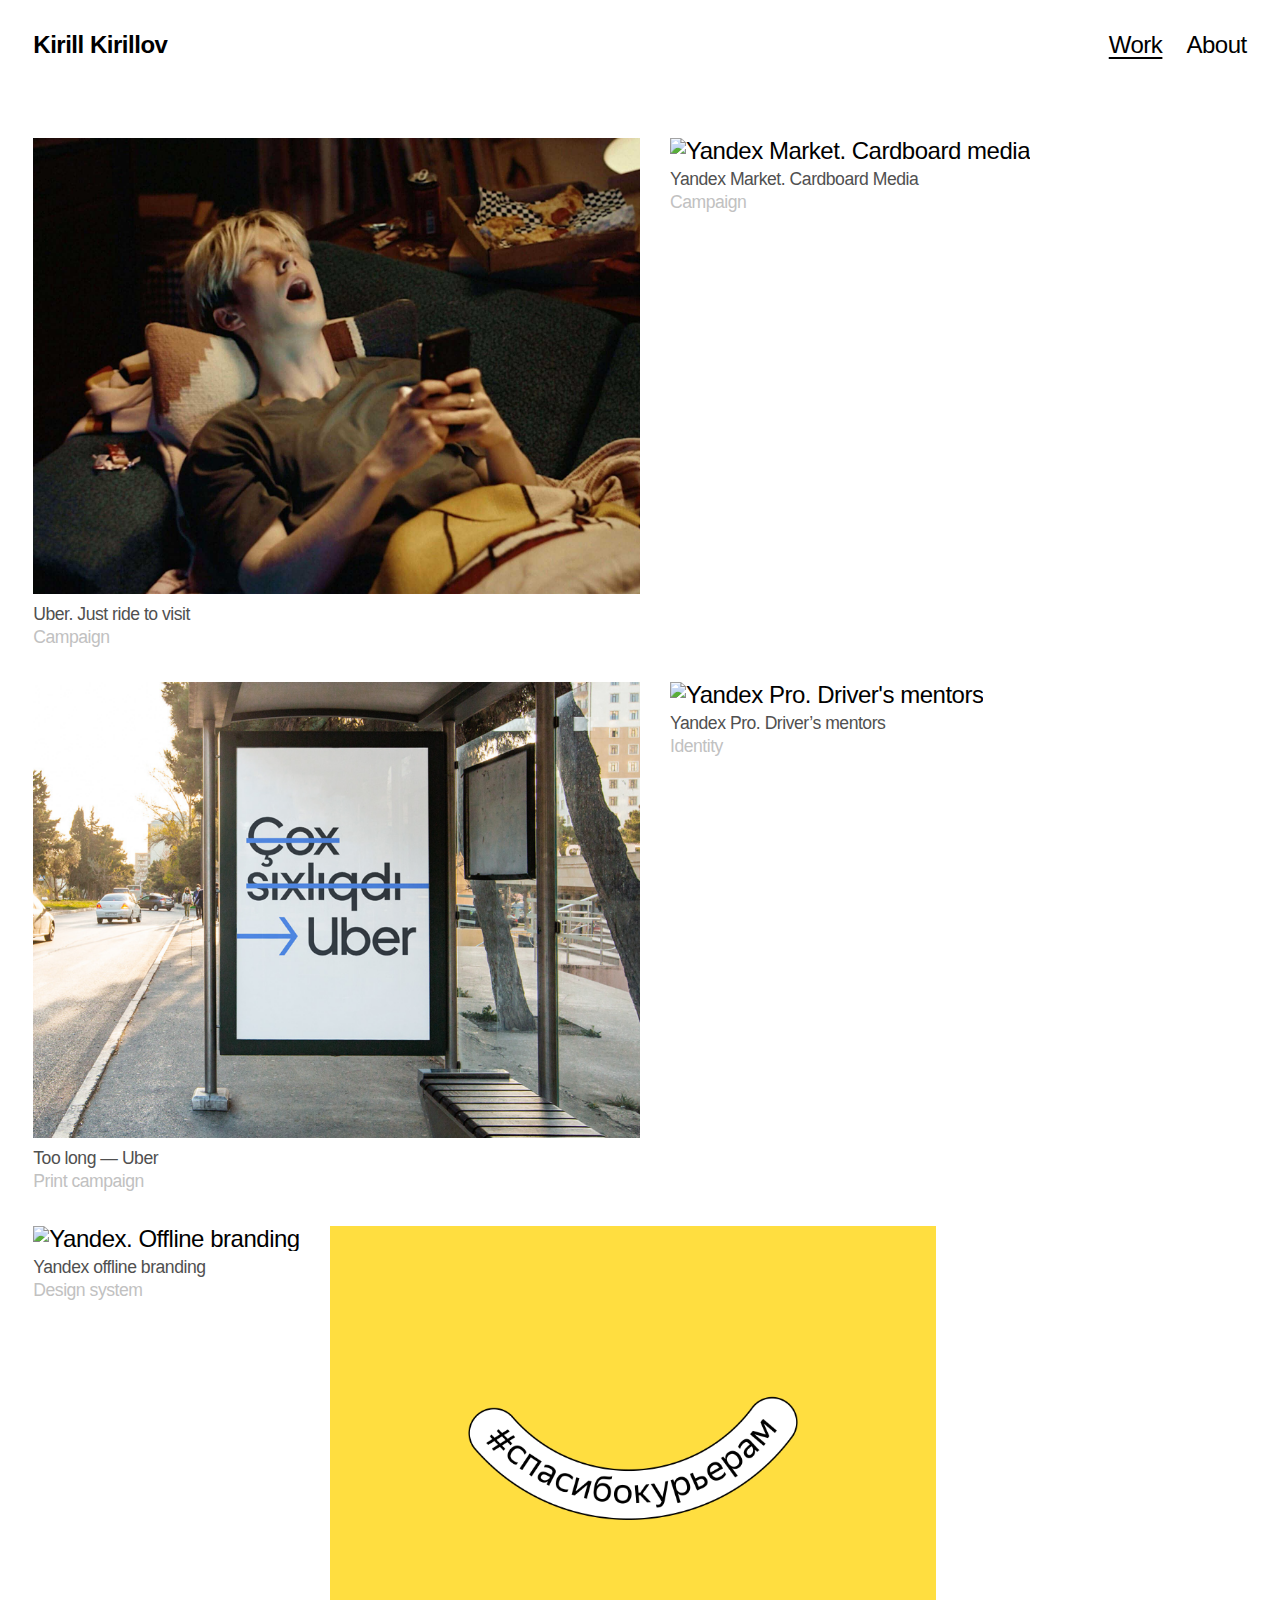
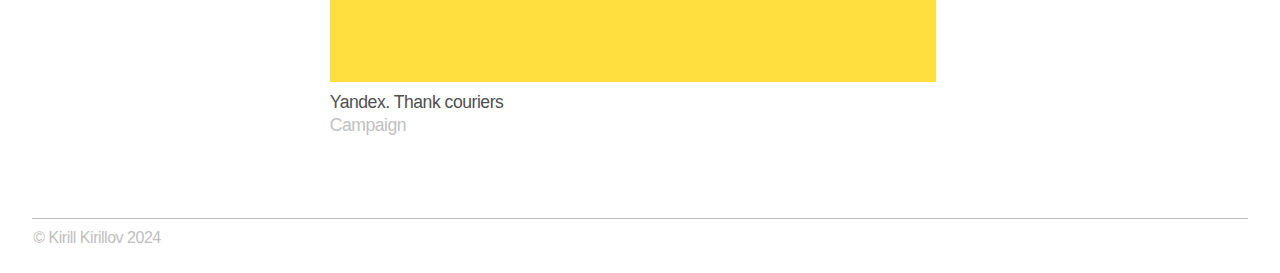
==== commit 4d3c8f28: "test back" ====
--- a/index.html
+++ b/index.html
@@ -69,7 +69,7 @@
 <hr color="#C0C0C0" size="0.05rem" width="96%"/>
 <footer>
   <div class="footer">
-    <h4>© Kirill Kirillov 2025</h4>
+    <h4>© Kirill Kirillov 2024</h4>
   </div>
 </footer>
 </html>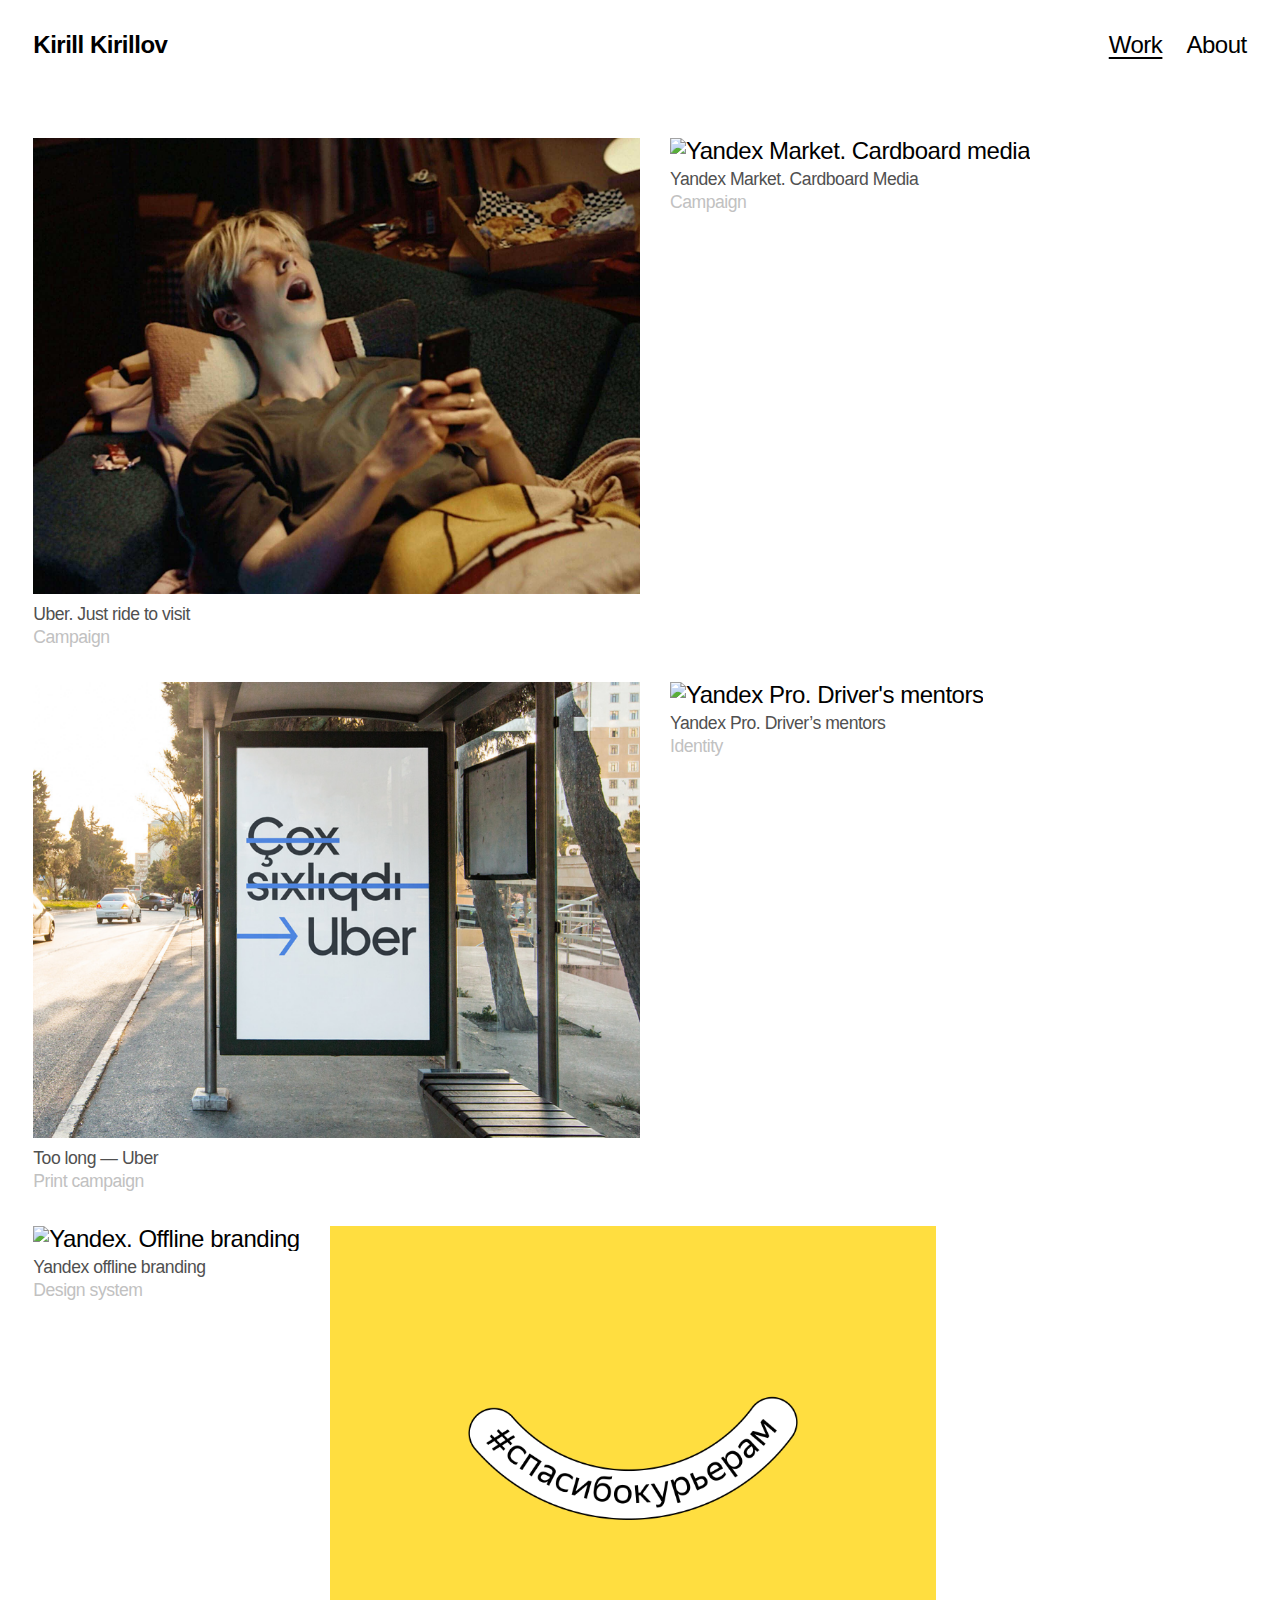
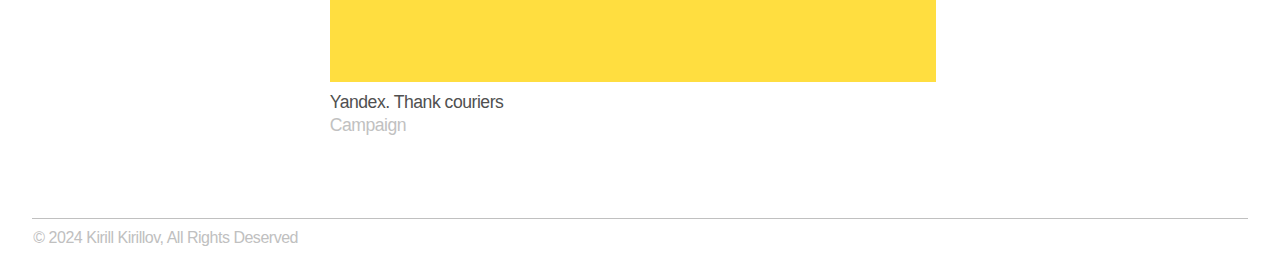
==== commit 3505f615: "All Rights Deserved added" ====
--- a/index.html
+++ b/index.html
@@ -69,7 +69,7 @@
 <hr color="#C0C0C0" size="0.05rem" width="96%"/>
 <footer>
   <div class="footer">
-    <h4>© Kirill Kirillov 2024</h4>
+    <h4>© 2024 Kirill Kirillov, All Rights Deserved</h4>
   </div>
 </footer>
 </html>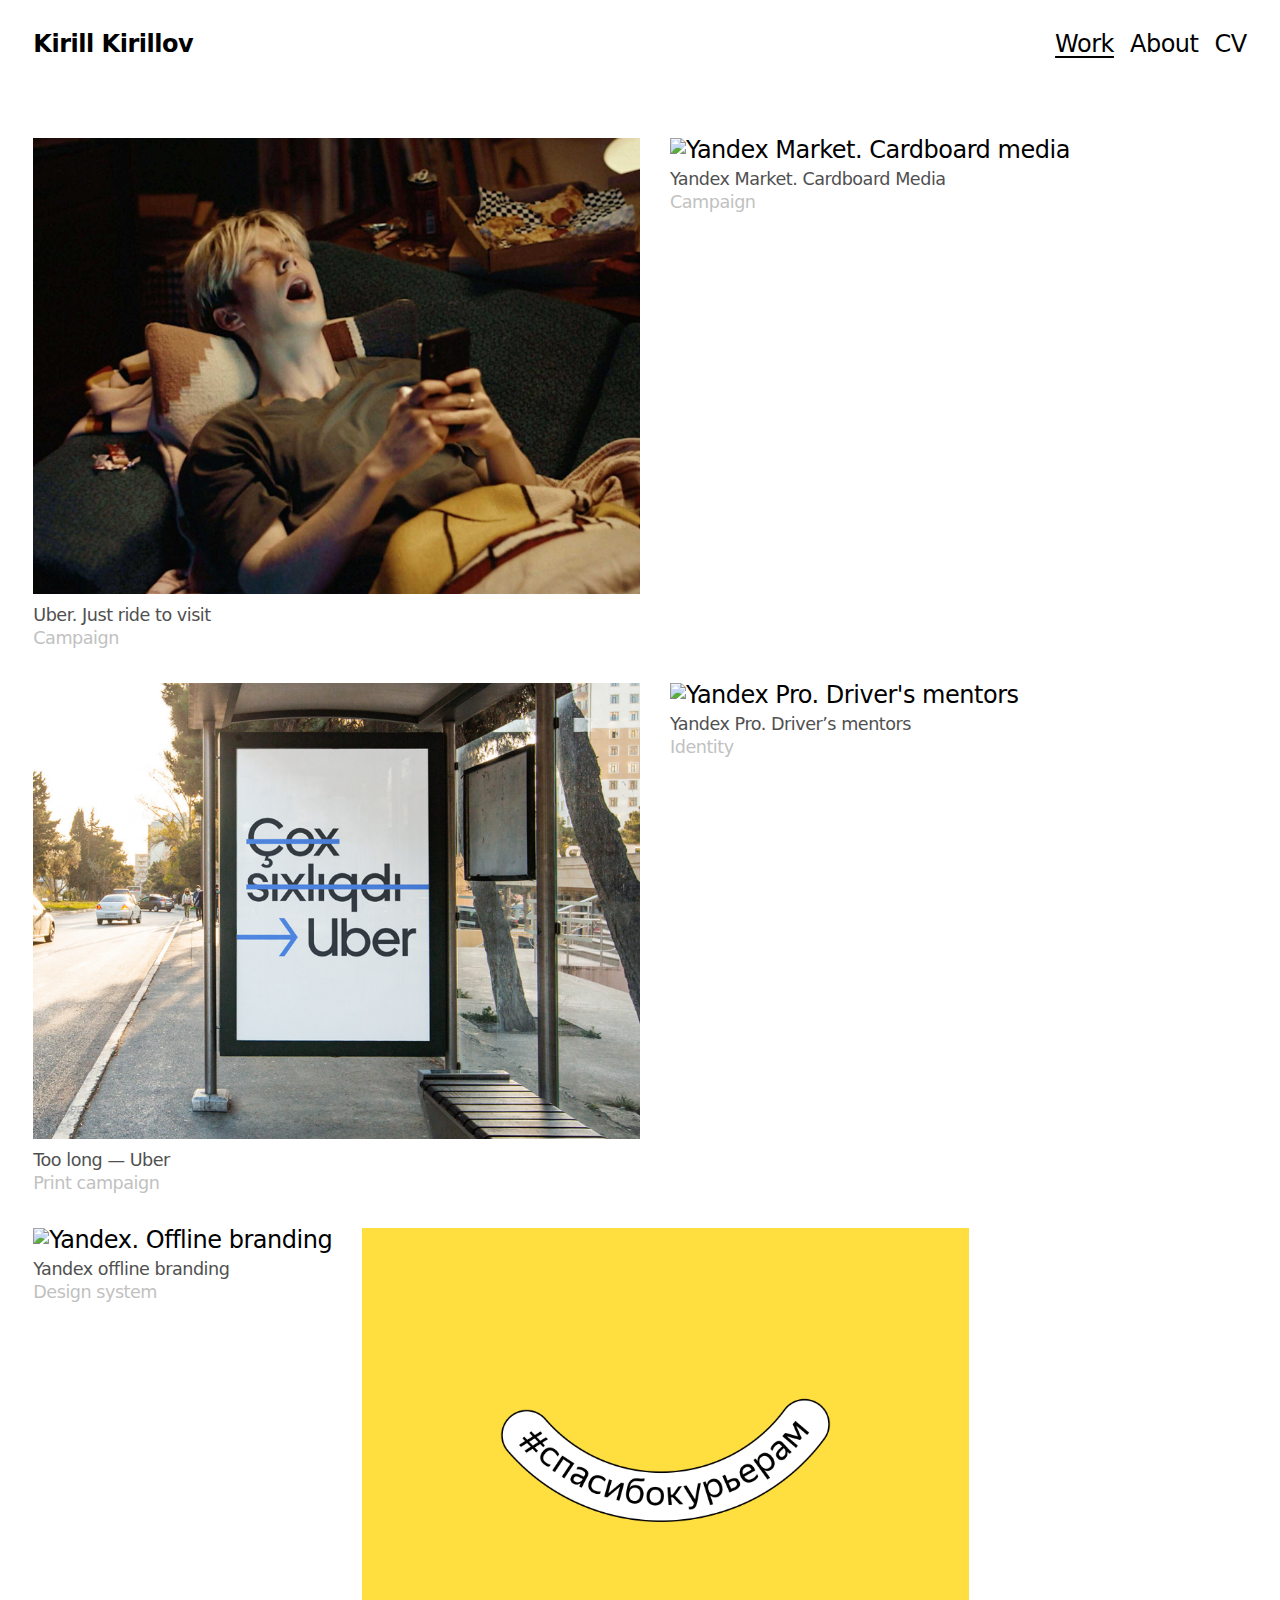
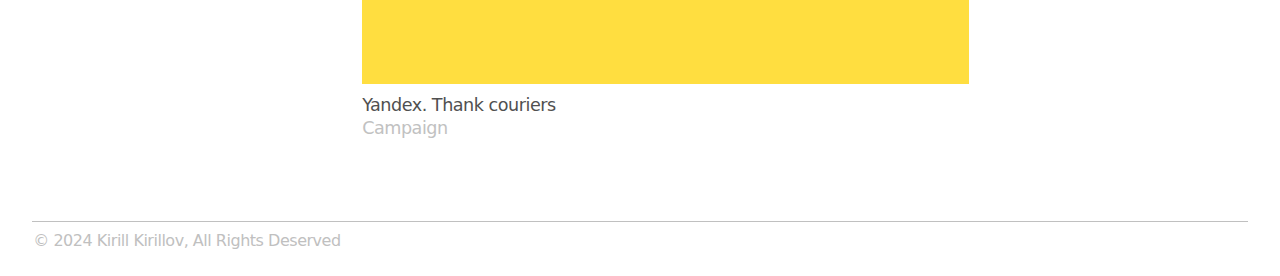
==== commit f4a8ee41: "CV added" ====
--- a/index.html
+++ b/index.html
@@ -16,6 +16,7 @@
       <li class="work" style="list-style-type: none; text-decoration: underline;
       color: black; text-underline-offset: 0.25rem; font-weight: 500;">Work</li>
       <li class="about" style="list-style-type: none;"><a href="about">About</a></li>
+      <li class="CV" style="list-style-type: none;"><a href="https://drive.google.com/file/d/12nTX0jCwgMtki9LpaQpXJ-VzfFQsBb8d/view">CV</a></li>
     </ul>
   </div>
 
--- a/style.css
+++ b/style.css
@@ -1,9 +1,10 @@
-@import url('https://rsms.me/inter/inter.css');
-html { font-family: 'Inter', sans-serif; }
+/*@import url('https://rsms.me/inter/inter.css');
+html { font-family: 'Inter', sans-serif; }*/
+html { font-family: -apple-system, system-ui, BlinkMacSystemFont, "Segoe UI", Roboto , "Helvetica Neue" , Arial , sans-serif; }
 
 html {
   font-size: 16px;
-  font-family: Inter, sans-serif;
+  /*font-family: Inter, sans-serif;*/
 }
 /*menu*/ 
 .menu {
@@ -26,7 +27,10 @@
   margin: auto;
 }
 .work {
-  margin-right: 1.5rem;
+  margin-right: 1rem;
+}
+.CV {
+    margin-left: 1rem;
 }
 h6 {
   font-size: 1.5rem;
@@ -432,6 +436,7 @@
   color: #2e2e2e;
   letter-spacing: -0.03rem;
   font-weight: 400;
+  margin-bottom: 0.5rem
 }
 .about-formal {
   max-width: 70%;
@@ -496,6 +501,9 @@
     margin: auto;
     padding-left: 0px;
   }
+  .about-info {
+    margin-bottom: 0.5rem
+  }
 }
 @media screen and (max-width: 750px) {
   .about-first {
@@ -532,4 +540,7 @@
     margin: auto;
     padding-left: 0px;
   }
+  .about-info {
+    margin-bottom: 0.5rem
+  }
 }